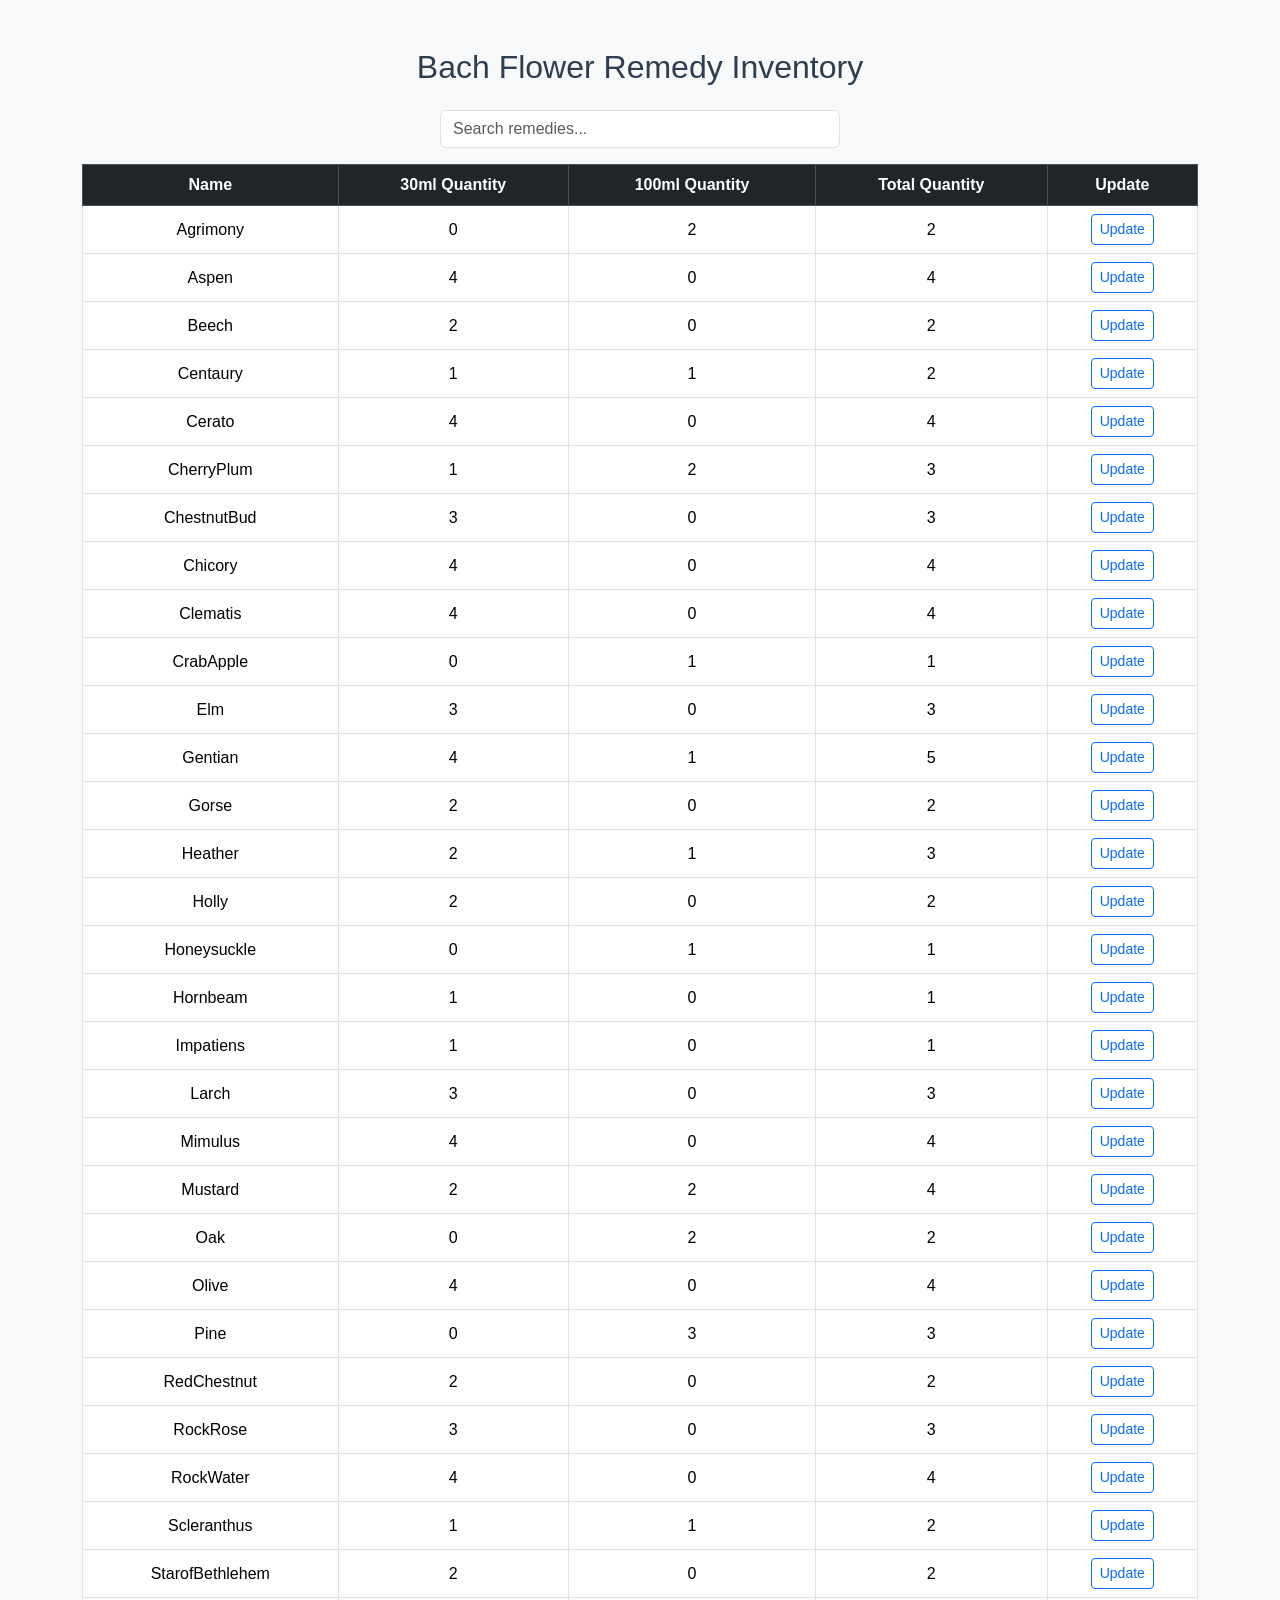
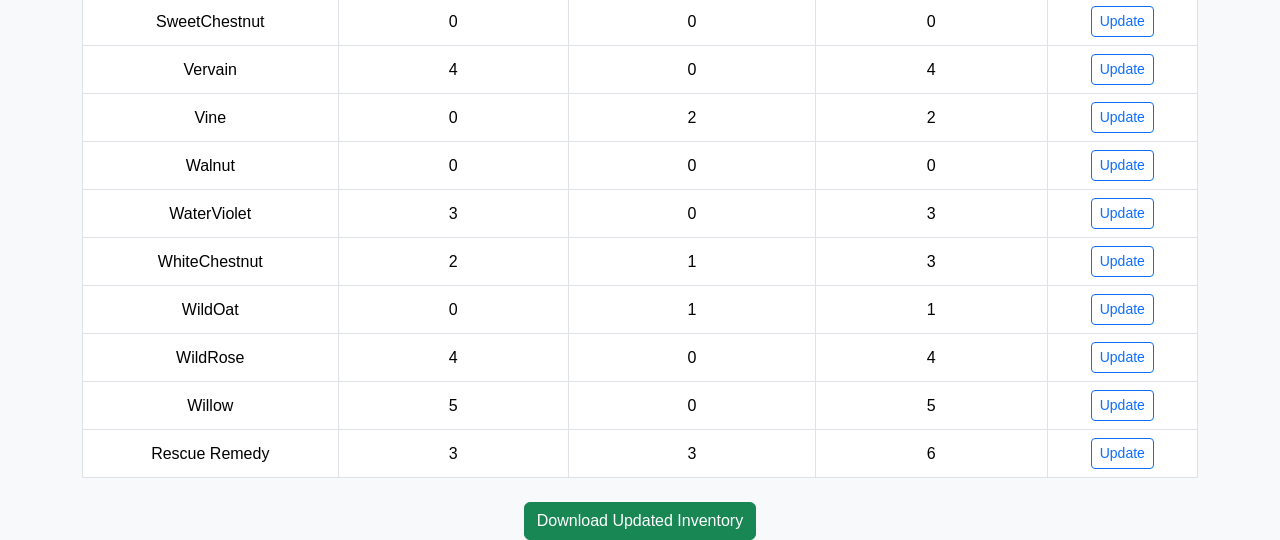
==== index.html @ 55bc067c "all" ====
<!DOCTYPE html>
<html lang="en">
<head>
  <meta charset="UTF-8">
  <meta name="viewport" content="width=device-width, initial-scale=1.0">
  <title>Bach Flower Remedy Inventory</title>
  <link href="https://cdn.jsdelivr.net/npm/bootstrap@5.3.0/dist/css/bootstrap.min.css" rel="stylesheet">
  <link rel="stylesheet" href="style.css">
</head>
<body>
  <div class="container mt-5">
    <h2 class="mb-4 text-center">Bach Flower Remedy Inventory</h2>
    <input type="text" id="searchInput" class="form-control mb-3" placeholder="Search remedies...">
    <table class="table table-bordered table-hover">
      <thead class="table-dark">
        <tr>
          <th>Name</th>
          <th>30ml Quantity</th>
          <th>100ml Quantity</th>
          <th>Total Quantity</th>
          <th>Update</th>
        </tr>
      </thead>
      <tbody id="remedyTable"></tbody>
    </table>
    <div class="text-center mt-4">
      <button class="btn btn-success" onclick="downloadUpdatedInventory()">Download Updated Inventory</button>
    </div>
  </div>

  <script src="script.js"></script>
</body>
</html>
---- style.css ----
body {
  background-color: #f8f9fa;
  font-family: 'Segoe UI', Tahoma, Geneva, Verdana, sans-serif;
}

h2 {
  color: #2c3e50;
}

.table th, .table td {
  vertical-align: middle;
  text-align: center;
}

#searchInput {
  max-width: 400px;
  margin: 0 auto;
}
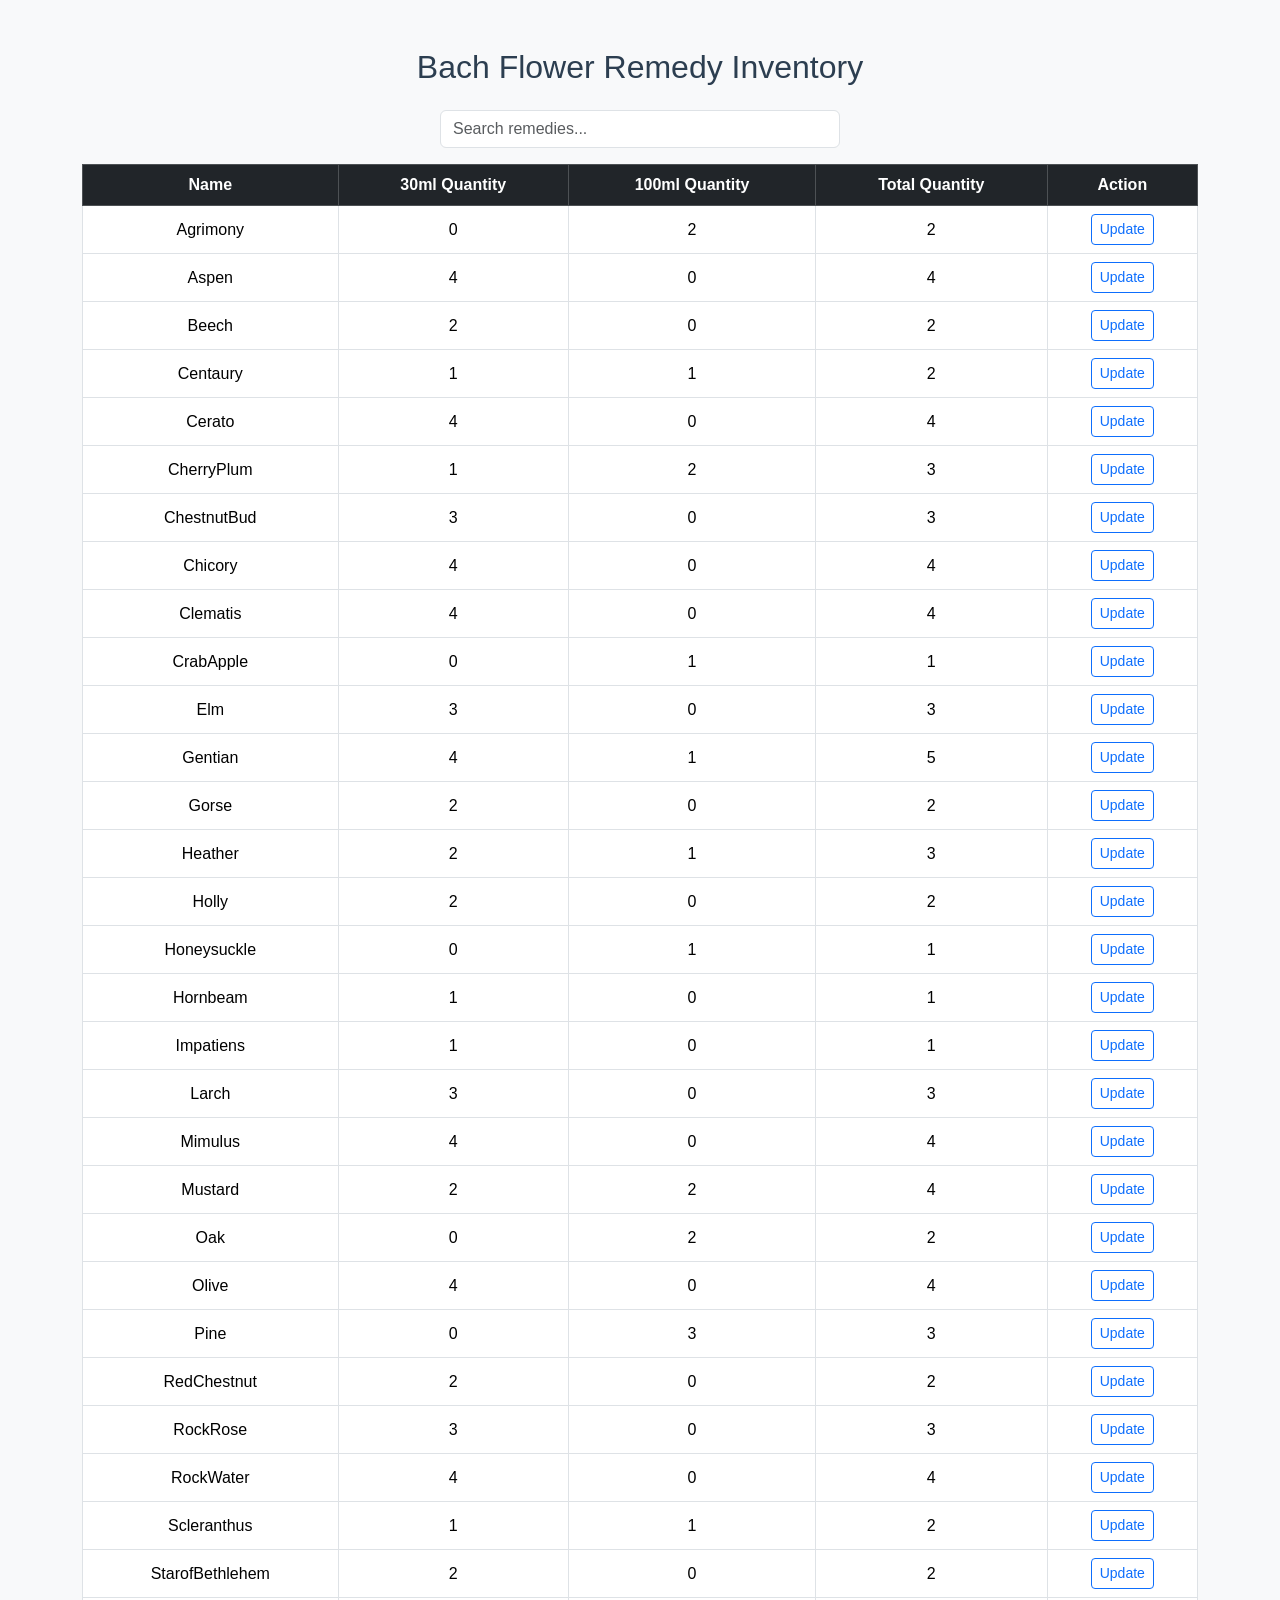
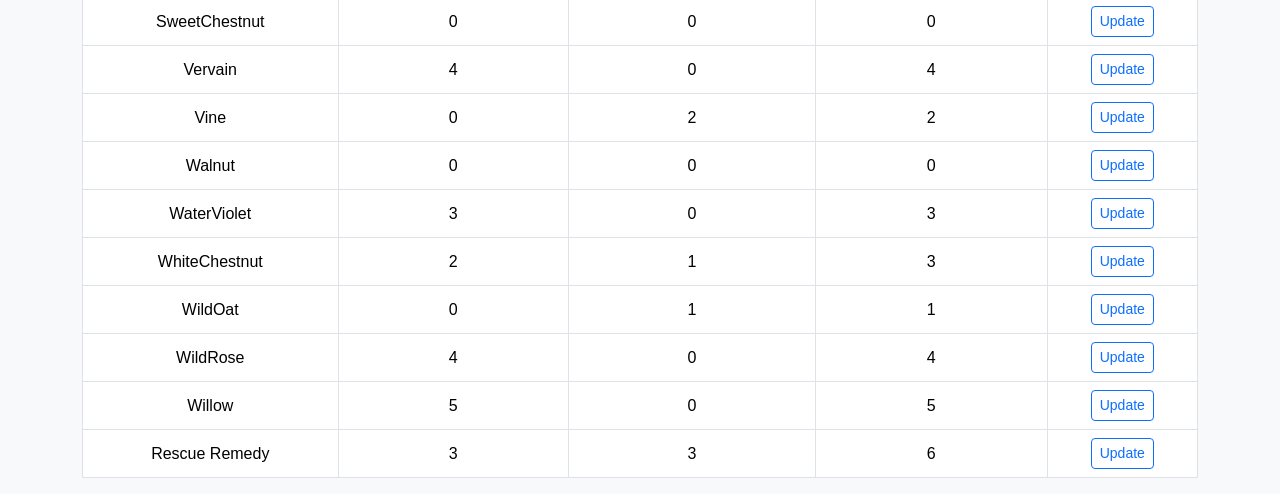
==== commit 72114108: "all again" ====
--- a/index.html
+++ b/index.html
@@ -1,16 +1,16 @@
 <!DOCTYPE html>
 <html lang="en">
 <head>
-  <meta charset="UTF-8">
-  <meta name="viewport" content="width=device-width, initial-scale=1.0">
+  <meta charset="UTF-8" />
+  <meta name="viewport" content="width=device-width, initial-scale=1.0"/>
   <title>Bach Flower Remedy Inventory</title>
-  <link href="https://cdn.jsdelivr.net/npm/bootstrap@5.3.0/dist/css/bootstrap.min.css" rel="stylesheet">
-  <link rel="stylesheet" href="style.css">
+  <link href="https://cdn.jsdelivr.net/npm/bootstrap@5.3.0/dist/css/bootstrap.min.css" rel="stylesheet"/>
+  <link rel="stylesheet" href="style.css" />
 </head>
 <body>
   <div class="container mt-5">
     <h2 class="mb-4 text-center">Bach Flower Remedy Inventory</h2>
-    <input type="text" id="searchInput" class="form-control mb-3" placeholder="Search remedies...">
+    <input type="text" id="searchInput" class="form-control mb-3" placeholder="Search remedies..." />
     <table class="table table-bordered table-hover">
       <thead class="table-dark">
         <tr>
@@ -18,17 +18,45 @@
           <th>30ml Quantity</th>
           <th>100ml Quantity</th>
           <th>Total Quantity</th>
-          <th>Update</th>
+          <th>Action</th>
         </tr>
       </thead>
       <tbody id="remedyTable"></tbody>
     </table>
-    <div class="text-center mt-4">
-      <button class="btn btn-success" onclick="downloadUpdatedInventory()">Download Updated Inventory</button>
+  </div>
+
+  <!-- Modal -->
+  <div class="modal fade" id="updateModal" tabindex="-1" aria-labelledby="updateModalLabel" aria-hidden="true">
+    <div class="modal-dialog">
+      <div class="modal-content">
+        <div class="modal-header">
+          <h5 class="modal-title" id="updateModalLabel">Update Remedy Quantity</h5>
+          <button type="button" class="btn-close" data-bs-dismiss="modal" aria-label="Close"></button>
+        </div>
+        <form id="updateForm">
+          <div class="modal-body">
+            <div class="mb-3">
+              <label for="remedyName" class="form-label">Remedy Name</label>
+              <input type="text" class="form-control" id="remedyName" readonly />
+            </div>
+            <div class="mb-3">
+              <label for="qty30ml" class="form-label">30ml Quantity</label>
+              <input type="number" class="form-control" id="qty30ml" min="0" />
+            </div>
+            <div class="mb-3">
+              <label for="qty100ml" class="form-label">100ml Quantity</label>
+              <input type="number" class="form-control" id="qty100ml" min="0" />
+            </div>
+          </div>
+          <div class="modal-footer">
+            <button type="submit" class="btn btn-primary">Save changes</button>
+          </div>
+        </form>
+      </div>
     </div>
   </div>
 
+  <script src="https://cdn.jsdelivr.net/npm/bootstrap@5.3.0/dist/js/bootstrap.bundle.min.js"></script>
   <script src="script.js"></script>
 </body>
 </html>
-
--- a/style.css
+++ b/style.css
@@ -16,4 +16,3 @@
   max-width: 400px;
   margin: 0 auto;
 }
-
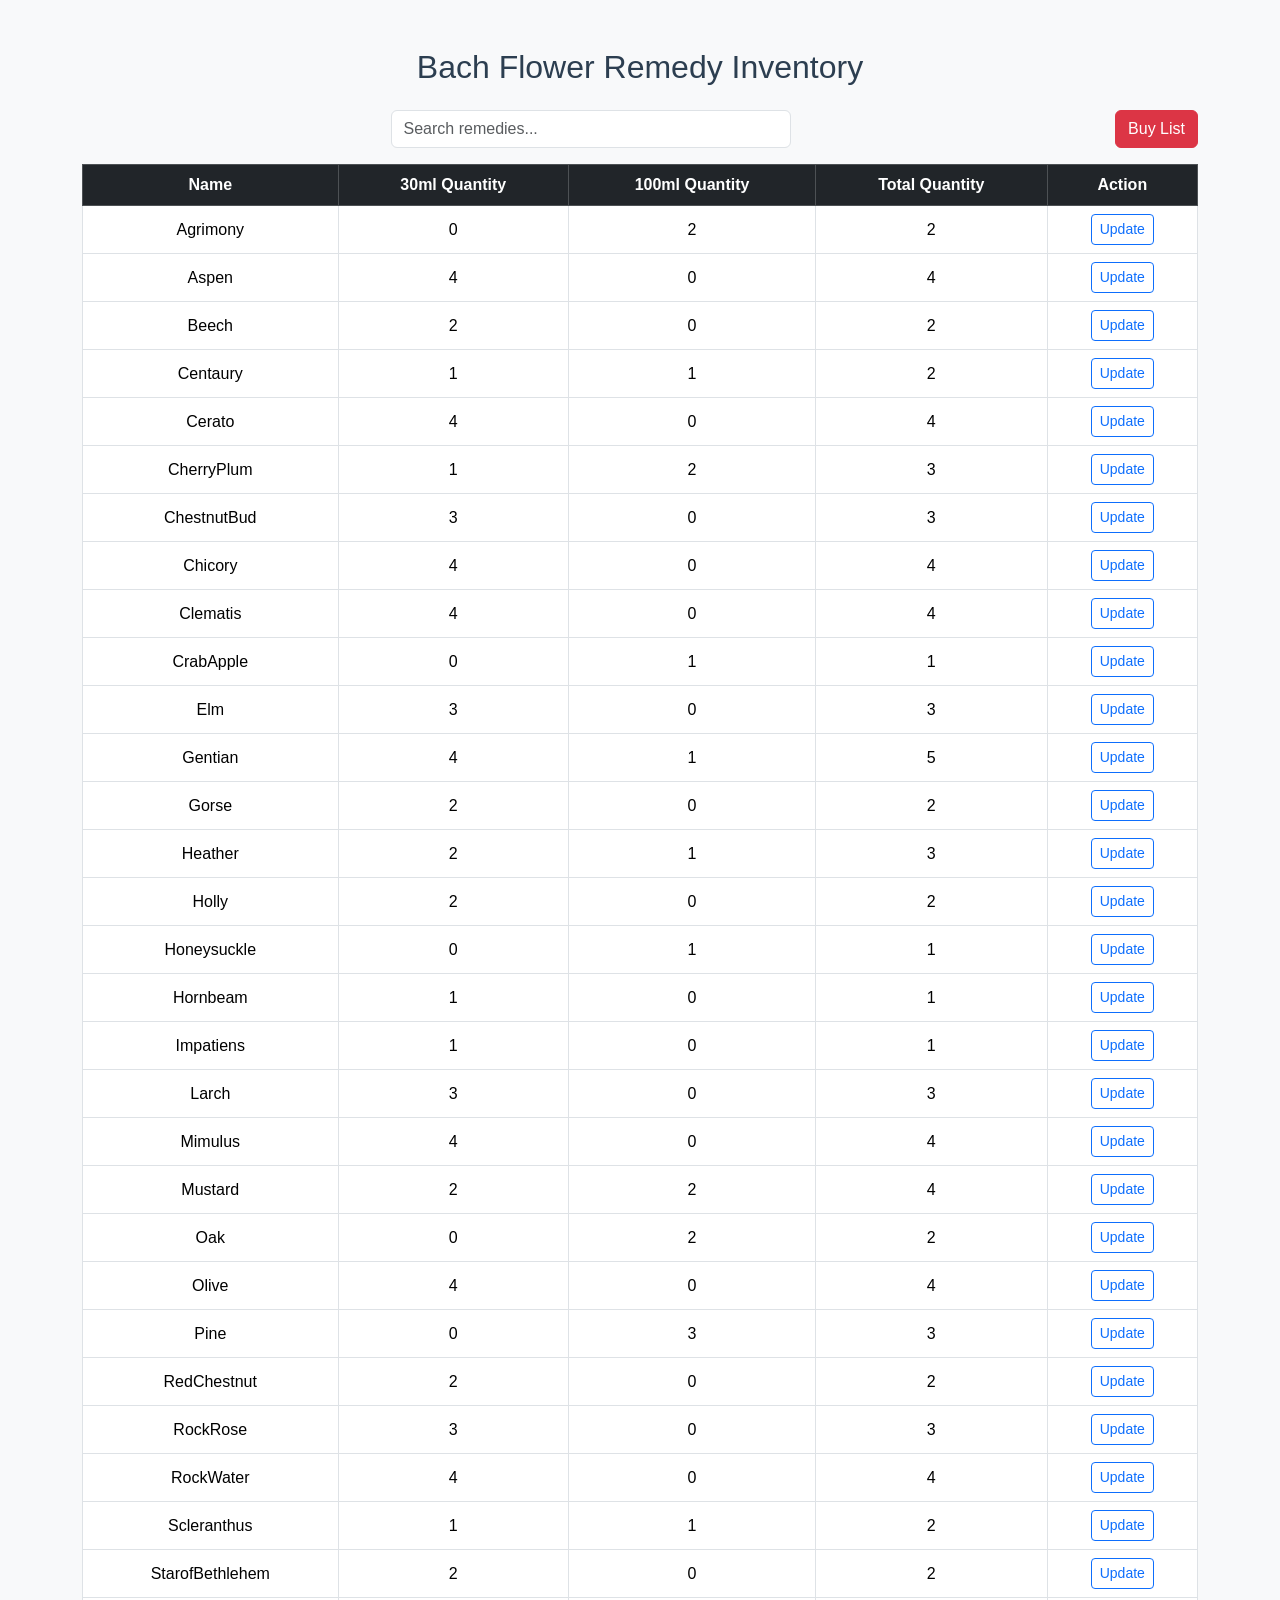
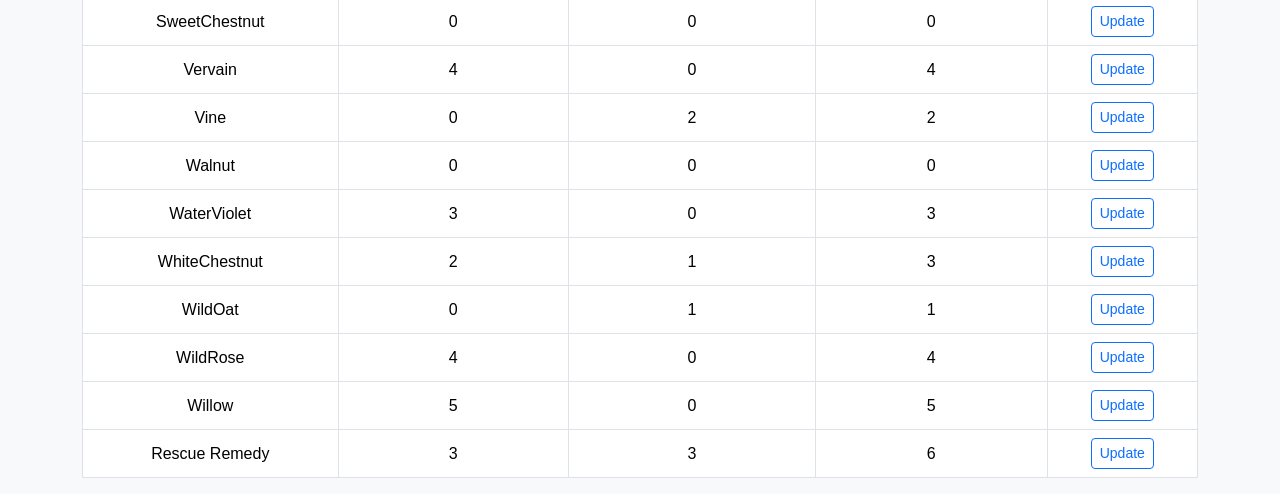
==== commit 843a7bf6: "allllll" ====
--- a/index.html
+++ b/index.html
@@ -10,7 +10,7 @@
 <body>
   <div class="container mt-5">
     <h2 class="mb-4 text-center">Bach Flower Remedy Inventory</h2>
-    <input type="text" id="searchInput" class="form-control mb-3" placeholder="Search remedies..." />
+    <div class="d-flex justify-content-between mb-3"><input type="text" id="searchInput" class="form-control w-75" placeholder="Search remedies..." /><button id="buyListBtn" class="btn btn-danger ms-3">Buy List</button></div>
     <table class="table table-bordered table-hover">
       <thead class="table-dark">
         <tr>
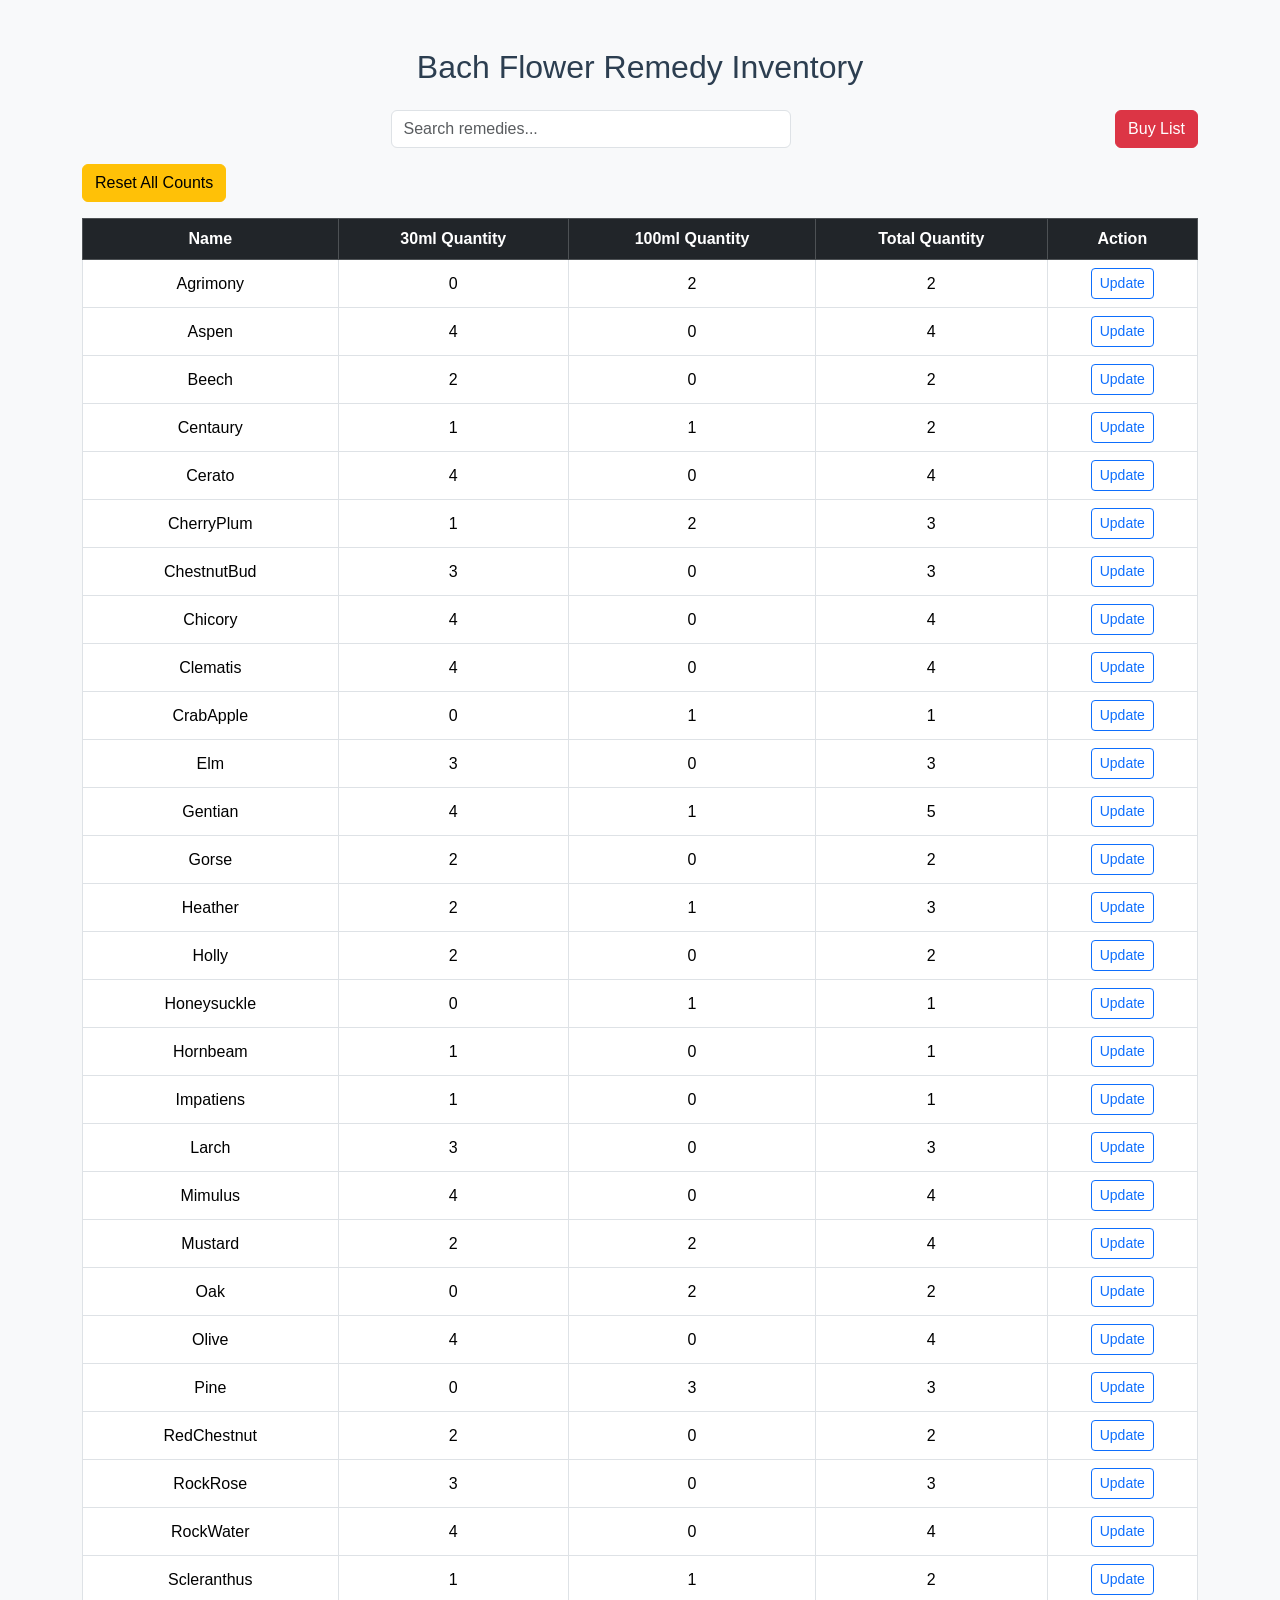
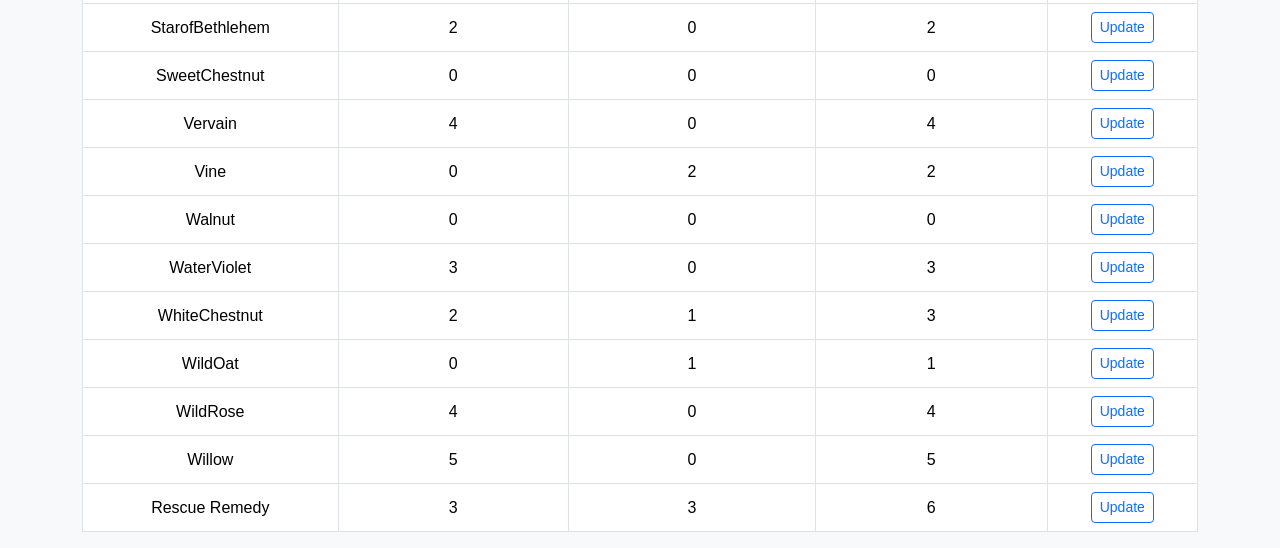
==== commit 8c9f8d66: "files upload" ====
--- a/index.html
+++ b/index.html
@@ -11,7 +11,11 @@
   <div class="container mt-5">
     <h2 class="mb-4 text-center">Bach Flower Remedy Inventory</h2>
     <div class="d-flex justify-content-between mb-3"><input type="text" id="searchInput" class="form-control w-75" placeholder="Search remedies..." /><button id="buyListBtn" class="btn btn-danger ms-3">Buy List</button></div>
-    <table class="table table-bordered table-hover">
+    
+  <div class="mb-3 d-flex gap-2">
+    <button id="resetCountsBtn" class="btn btn-warning">Reset All Counts</button>
+  </div>
+  <table class="table table-bordered table-hover">
       <thead class="table-dark">
         <tr>
           <th>Name</th>
@@ -57,6 +61,7 @@
   </div>
 
   <script src="https://cdn.jsdelivr.net/npm/bootstrap@5.3.0/dist/js/bootstrap.bundle.min.js"></script>
+  <script src="data.js"></script>
   <script src="script.js"></script>
 </body>
 </html>
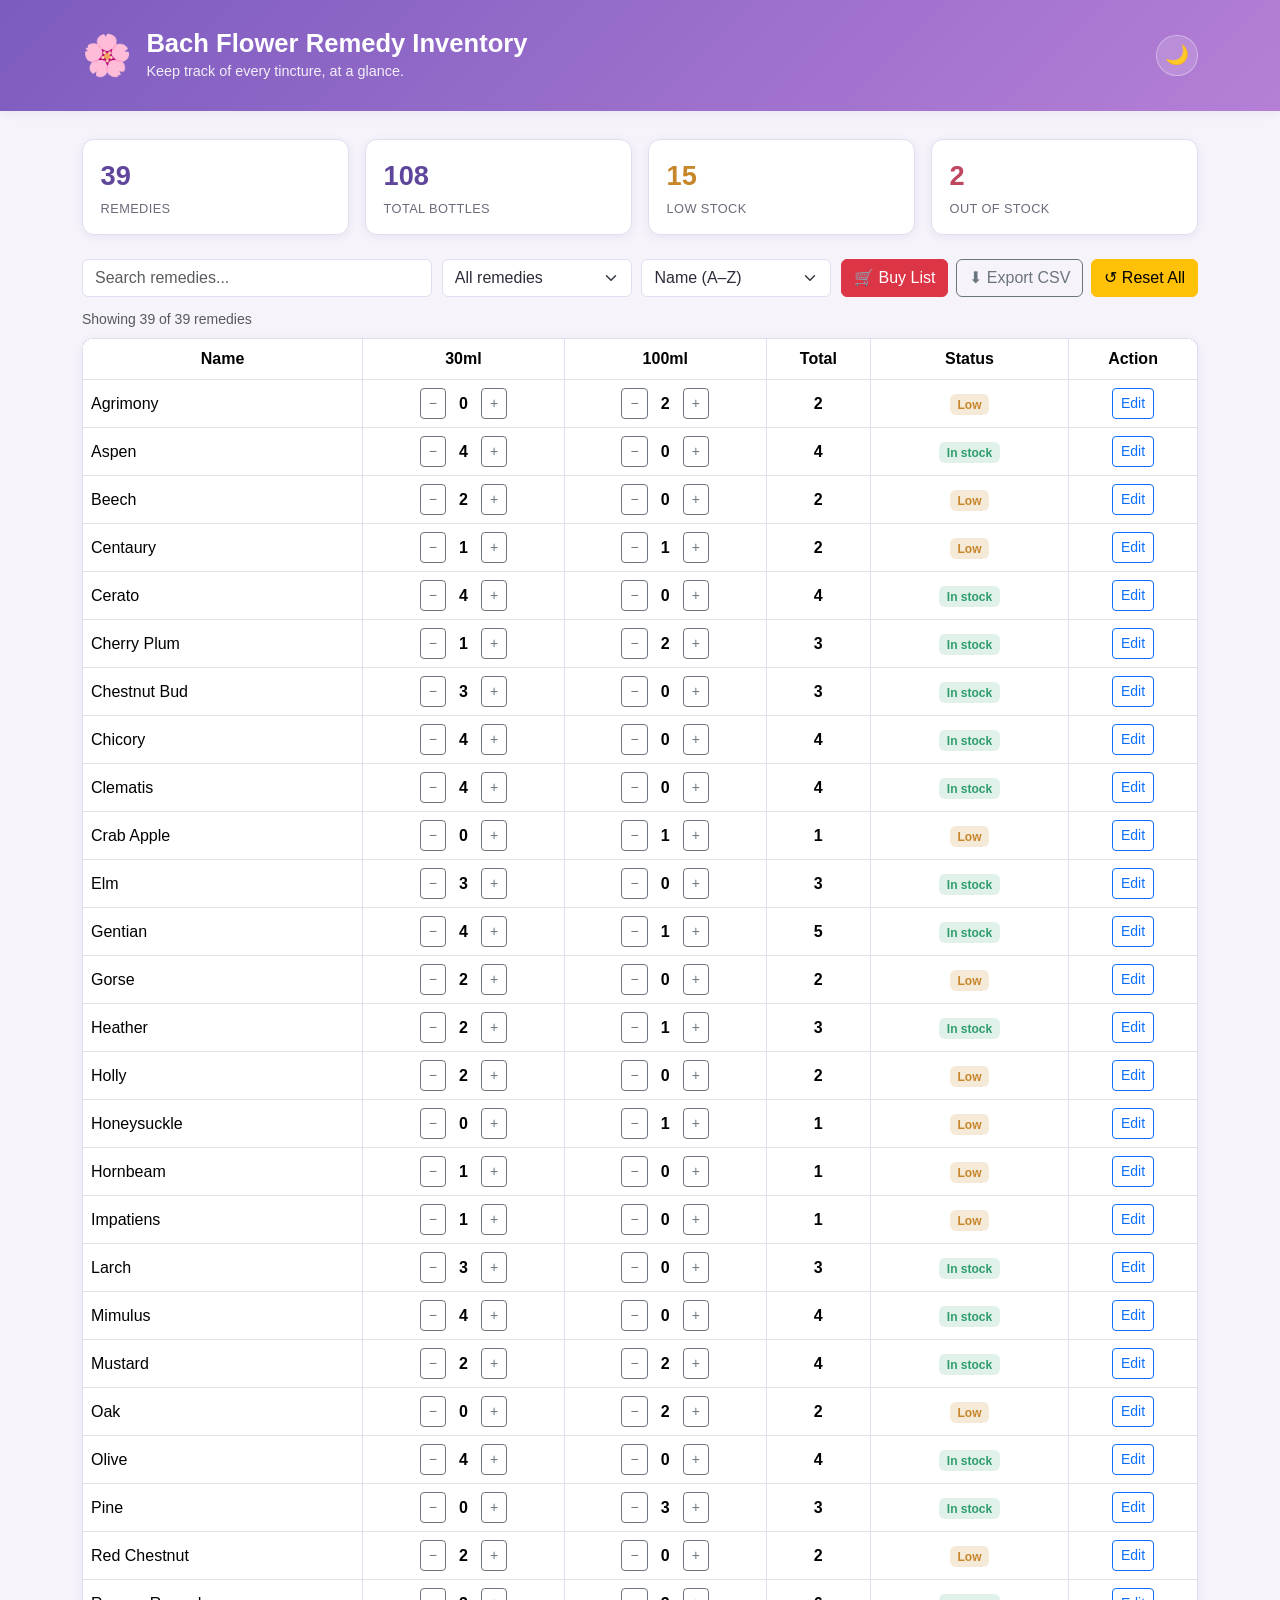
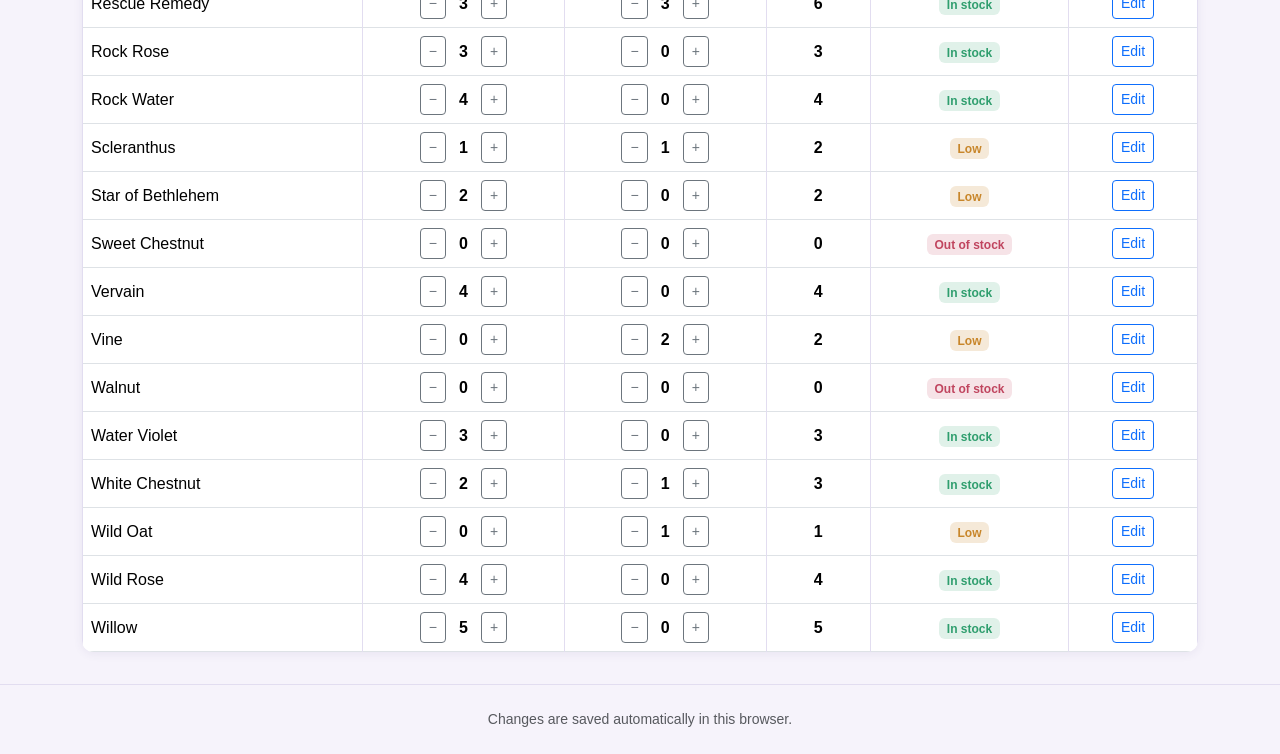
==== commit b0faabff: "Rebuild inventory app as an interactive, persistent web app Add localStorage persistence, inline qua" ====
--- a/index.html
+++ b/index.html
@@ -4,32 +4,98 @@
   <meta charset="UTF-8" />
   <meta name="viewport" content="width=device-width, initial-scale=1.0"/>
   <title>Bach Flower Remedy Inventory</title>
+  <meta name="description" content="Track stock levels for all 38 Bach flower remedies and Rescue Remedy, right in your browser." />
+  <link rel="icon" href="data:image/svg+xml,%3Csvg xmlns='http://www.w3.org/2000/svg' viewBox='0 0 100 100'%3E%3Ctext y='.9em' font-size='90'%3E%F0%9F%8C%B8%3C/text%3E%3C/svg%3E" />
   <link href="https://cdn.jsdelivr.net/npm/bootstrap@5.3.0/dist/css/bootstrap.min.css" rel="stylesheet"/>
   <link rel="stylesheet" href="style.css" />
 </head>
 <body>
-  <div class="container mt-5">
-    <h2 class="mb-4 text-center">Bach Flower Remedy Inventory</h2>
-    <div class="d-flex justify-content-between mb-3"><input type="text" id="searchInput" class="form-control w-75" placeholder="Search remedies..." /><button id="buyListBtn" class="btn btn-danger ms-3">Buy List</button></div>
-    
-  <div class="mb-3 d-flex gap-2">
-    <button id="resetCountsBtn" class="btn btn-warning">Reset All Counts</button>
-  </div>
-  <table class="table table-bordered table-hover">
-      <thead class="table-dark">
-        <tr>
-          <th>Name</th>
-          <th>30ml Quantity</th>
-          <th>100ml Quantity</th>
-          <th>Total Quantity</th>
-          <th>Action</th>
-        </tr>
-      </thead>
-      <tbody id="remedyTable"></tbody>
-    </table>
-  </div>
+  <header class="app-header">
+    <div class="container">
+      <div class="header-row">
+        <div class="brand">
+          <span class="brand-emoji" aria-hidden="true">🌸</span>
+          <div>
+            <h1>Bach Flower Remedy Inventory</h1>
+            <p class="tagline">Keep track of every tincture, at a glance.</p>
+          </div>
+        </div>
+        <button id="themeToggleBtn" class="btn btn-icon" type="button" aria-label="Toggle dark mode" title="Toggle dark mode">🌙</button>
+      </div>
+    </div>
+  </header>
 
-  <!-- Modal -->
+  <main class="container app-main">
+
+    <section class="stats-grid" id="statsGrid" aria-label="Inventory summary">
+      <div class="stat-card">
+        <span class="stat-value" id="statTotalRemedies">0</span>
+        <span class="stat-label">Remedies</span>
+      </div>
+      <div class="stat-card">
+        <span class="stat-value" id="statTotalBottles">0</span>
+        <span class="stat-label">Total bottles</span>
+      </div>
+      <div class="stat-card stat-warning">
+        <span class="stat-value" id="statLowStock">0</span>
+        <span class="stat-label">Low stock</span>
+      </div>
+      <div class="stat-card stat-danger">
+        <span class="stat-value" id="statOutStock">0</span>
+        <span class="stat-label">Out of stock</span>
+      </div>
+    </section>
+
+    <section class="toolbar">
+      <input type="text" id="searchInput" class="form-control toolbar-search" placeholder="Search remedies..." aria-label="Search remedies" />
+
+      <select id="filterSelect" class="form-select toolbar-select" aria-label="Filter by stock level">
+        <option value="all">All remedies</option>
+        <option value="low">Low stock (≤ 2)</option>
+        <option value="out">Out of stock</option>
+        <option value="in">In stock</option>
+      </select>
+
+      <select id="sortSelect" class="form-select toolbar-select" aria-label="Sort remedies">
+        <option value="name-asc">Name (A–Z)</option>
+        <option value="name-desc">Name (Z–A)</option>
+        <option value="total-asc">Total (low to high)</option>
+        <option value="total-desc">Total (high to low)</option>
+      </select>
+
+      <div class="toolbar-actions">
+        <button id="buyListBtn" class="btn btn-danger">🛒 Buy List</button>
+        <button id="exportCsvBtn" class="btn btn-outline-secondary">⬇ Export CSV</button>
+        <button id="resetCountsBtn" class="btn btn-warning">↺ Reset All</button>
+      </div>
+    </section>
+
+    <p class="text-muted small mb-2" id="resultsCount"></p>
+
+    <div class="table-responsive">
+      <table class="table table-bordered table-hover align-middle remedy-table">
+        <thead>
+          <tr>
+            <th>Name</th>
+            <th>30ml</th>
+            <th>100ml</th>
+            <th>Total</th>
+            <th>Status</th>
+            <th>Action</th>
+          </tr>
+        </thead>
+        <tbody id="remedyTable"></tbody>
+      </table>
+    </div>
+
+    <p id="emptyState" class="text-center text-muted py-5 d-none">No remedies match your search or filter.</p>
+  </main>
+
+  <footer class="app-footer text-center text-muted small py-4">
+    Changes are saved automatically in this browser.
+  </footer>
+
+  <!-- Update Modal -->
   <div class="modal fade" id="updateModal" tabindex="-1" aria-labelledby="updateModalLabel" aria-hidden="true">
     <div class="modal-dialog">
       <div class="modal-content">
@@ -60,6 +126,29 @@
     </div>
   </div>
 
+  <!-- Message / Confirm Modal -->
+  <div class="modal fade" id="messageDialog" tabindex="-1" aria-labelledby="messageDialogLabel" aria-hidden="true">
+    <div class="modal-dialog modal-dialog-centered">
+      <div class="modal-content">
+        <div class="modal-header">
+          <h5 class="modal-title" id="messageDialogLabel">Message</h5>
+          <button type="button" class="btn-close" data-bs-dismiss="modal" aria-label="Close"></button>
+        </div>
+        <div class="modal-body">
+          <p id="messageDialogBody" class="mb-3"></p>
+          <div id="messageDialogCopySection" class="d-none">
+            <label for="messageDialogText" class="form-label">Copy this list</label>
+            <textarea id="messageDialogText" class="form-control" rows="8" readonly></textarea>
+          </div>
+        </div>
+        <div class="modal-footer">
+          <button type="button" id="messageDialogCopyBtn" class="btn btn-outline-secondary d-none">Copy list</button>
+          <button type="button" class="btn btn-primary" data-bs-dismiss="modal">Close</button>
+        </div>
+      </div>
+    </div>
+  </div>
+
   <script src="https://cdn.jsdelivr.net/npm/bootstrap@5.3.0/dist/js/bootstrap.bundle.min.js"></script>
   <script src="data.js"></script>
   <script src="script.js"></script>
--- a/style.css
+++ b/style.css
@@ -1,18 +1,269 @@
+:root {
+  --bg: #f6f3fb;
+  --surface: #ffffff;
+  --surface-alt: #f1ecfa;
+  --text: #2c2c3a;
+  --text-muted: #6b6b7b;
+  --border: #e2ddf0;
+  --primary: #7c5cbf;
+  --primary-dark: #5f469c;
+  --danger: #c0455f;
+  --warning: #c8862a;
+  --success: #2f9e6e;
+  --header-grad-start: #7c5cbf;
+  --header-grad-end: #b57fd6;
+  --shadow: 0 2px 10px rgba(80, 60, 130, 0.08);
+}
+
+[data-theme="dark"] {
+  --bg: #171522;
+  --surface: #201d30;
+  --surface-alt: #262238;
+  --text: #ece9f7;
+  --text-muted: #a8a3bd;
+  --border: #33304a;
+  --primary: #a988e8;
+  --primary-dark: #8a68d4;
+  --danger: #e0708a;
+  --warning: #e0a851;
+  --success: #4fc98d;
+  --header-grad-start: #3a2f5e;
+  --header-grad-end: #5f4291;
+  --shadow: 0 2px 14px rgba(0, 0, 0, 0.35);
+}
+
+* {
+  box-sizing: border-box;
+}
+
 body {
-  background-color: #f8f9fa;
+  background-color: var(--bg);
+  color: var(--text);
   font-family: 'Segoe UI', Tahoma, Geneva, Verdana, sans-serif;
-}
-
-h2 {
-  color: #2c3e50;
-}
-
-.table th, .table td {
+  transition: background-color 0.2s ease, color 0.2s ease;
+}
+
+.app-header {
+  background: linear-gradient(135deg, var(--header-grad-start), var(--header-grad-end));
+  color: #fff;
+  padding: 1.75rem 0;
+  margin-bottom: 1.75rem;
+  box-shadow: var(--shadow);
+}
+
+.header-row {
+  display: flex;
+  align-items: center;
+  justify-content: space-between;
+  gap: 1rem;
+}
+
+.brand {
+  display: flex;
+  align-items: center;
+  gap: 0.9rem;
+}
+
+.brand-emoji {
+  font-size: 2.5rem;
+  line-height: 1;
+}
+
+.app-header h1 {
+  margin: 0;
+  font-size: 1.6rem;
+  font-weight: 700;
+}
+
+.tagline {
+  margin: 0.15rem 0 0;
+  font-size: 0.9rem;
+  opacity: 0.9;
+}
+
+.btn-icon {
+  background: rgba(255, 255, 255, 0.15);
+  border: 1px solid rgba(255, 255, 255, 0.35);
+  color: #fff;
+  border-radius: 50%;
+  width: 2.6rem;
+  height: 2.6rem;
+  font-size: 1.2rem;
+  display: flex;
+  align-items: center;
+  justify-content: center;
+  flex-shrink: 0;
+}
+
+.btn-icon:hover {
+  background: rgba(255, 255, 255, 0.28);
+}
+
+.app-main {
+  padding-bottom: 2rem;
+}
+
+.stats-grid {
+  display: grid;
+  grid-template-columns: repeat(4, 1fr);
+  gap: 1rem;
+  margin-bottom: 1.5rem;
+}
+
+.stat-card {
+  background: var(--surface);
+  border: 1px solid var(--border);
+  border-radius: 0.75rem;
+  padding: 1rem 1.1rem;
+  box-shadow: var(--shadow);
+  display: flex;
+  flex-direction: column;
+  gap: 0.15rem;
+}
+
+.stat-value {
+  font-size: 1.7rem;
+  font-weight: 700;
+  color: var(--primary-dark);
+}
+
+.stat-warning .stat-value {
+  color: var(--warning);
+}
+
+.stat-danger .stat-value {
+  color: var(--danger);
+}
+
+.stat-label {
+  font-size: 0.8rem;
+  color: var(--text-muted);
+  text-transform: uppercase;
+  letter-spacing: 0.03em;
+}
+
+.toolbar {
+  display: flex;
+  flex-wrap: wrap;
+  gap: 0.6rem;
+  align-items: center;
+  margin-bottom: 0.75rem;
+}
+
+.toolbar-search {
+  flex: 1 1 240px;
+  min-width: 180px;
+}
+
+.toolbar-select {
+  flex: 0 1 190px;
+}
+
+.toolbar-actions {
+  display: flex;
+  gap: 0.5rem;
+  flex-wrap: wrap;
+  margin-left: auto;
+}
+
+.form-control,
+.form-select {
+  background-color: var(--surface);
+  color: var(--text);
+  border-color: var(--border);
+}
+
+.form-control:focus,
+.form-select:focus {
+  border-color: var(--primary);
+  box-shadow: 0 0 0 0.2rem rgba(124, 92, 191, 0.2);
+}
+
+.table-responsive {
+  background: var(--surface);
+  border-radius: 0.75rem;
+  box-shadow: var(--shadow);
+  overflow: hidden;
+}
+
+.remedy-table {
+  margin-bottom: 0;
+  color: var(--text);
+}
+
+.remedy-table thead {
+  background-color: var(--primary-dark);
+  color: #fff;
+}
+
+.remedy-table th,
+.remedy-table td {
   vertical-align: middle;
   text-align: center;
-}
-
-#searchInput {
-  max-width: 400px;
-  margin: 0 auto;
-}
+  border-color: var(--border);
+}
+
+.remedy-table tbody tr {
+  background-color: var(--surface);
+  color: var(--text);
+}
+
+.remedy-table tbody tr:hover {
+  background-color: var(--surface-alt);
+}
+
+.qty-stepper {
+  display: inline-flex;
+  align-items: center;
+  gap: 0.4rem;
+}
+
+.qty-value {
+  min-width: 1.4rem;
+  display: inline-block;
+  font-weight: 600;
+}
+
+.status-badge {
+  font-size: 0.75rem;
+  font-weight: 600;
+  padding: 0.35em 0.65em;
+}
+
+.status-in {
+  background-color: rgba(47, 158, 110, 0.15);
+  color: var(--success);
+}
+
+.status-low {
+  background-color: rgba(200, 134, 42, 0.18);
+  color: var(--warning);
+}
+
+.status-out {
+  background-color: rgba(192, 69, 95, 0.15);
+  color: var(--danger);
+}
+
+.app-footer {
+  border-top: 1px solid var(--border);
+}
+
+@media (max-width: 768px) {
+  .stats-grid {
+    grid-template-columns: repeat(2, 1fr);
+  }
+
+  .toolbar-actions {
+    margin-left: 0;
+    width: 100%;
+  }
+
+  .toolbar-actions .btn {
+    flex: 1 1 auto;
+  }
+
+  .header-row {
+    flex-wrap: wrap;
+  }
+}
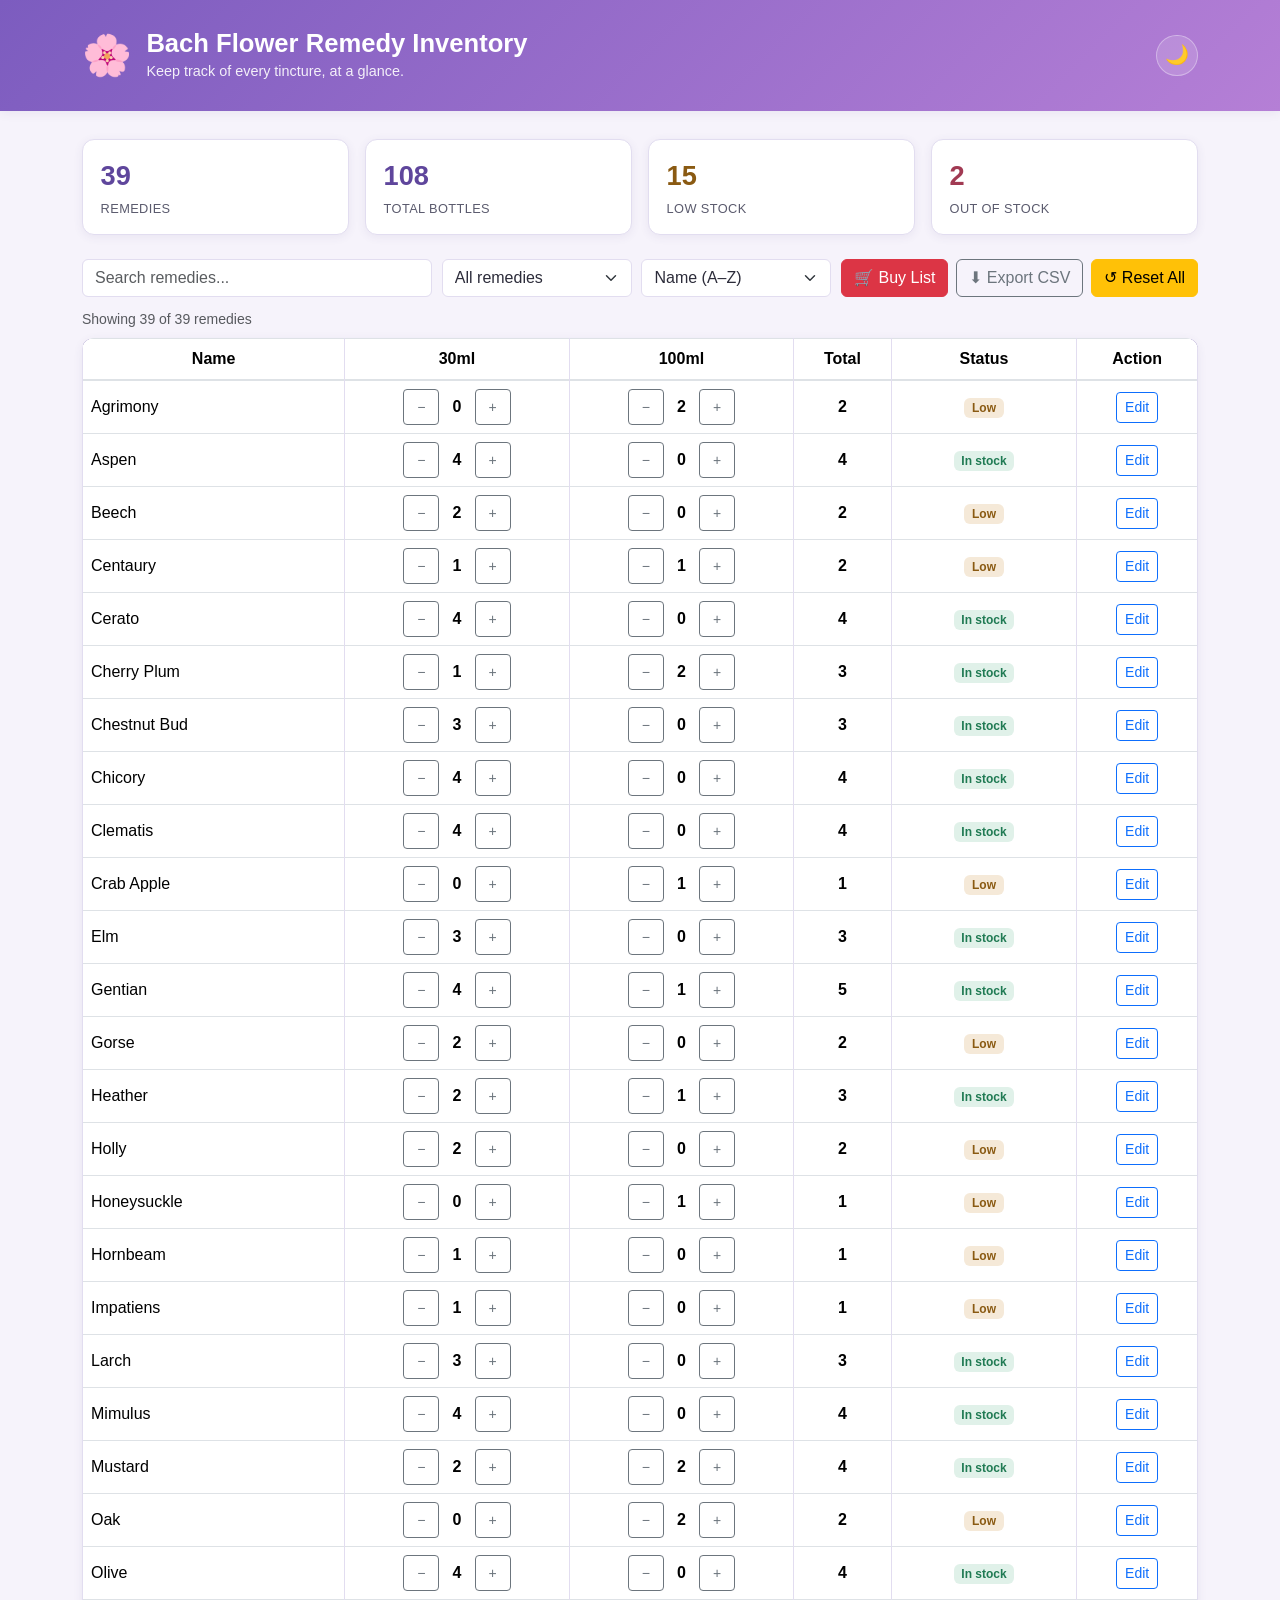
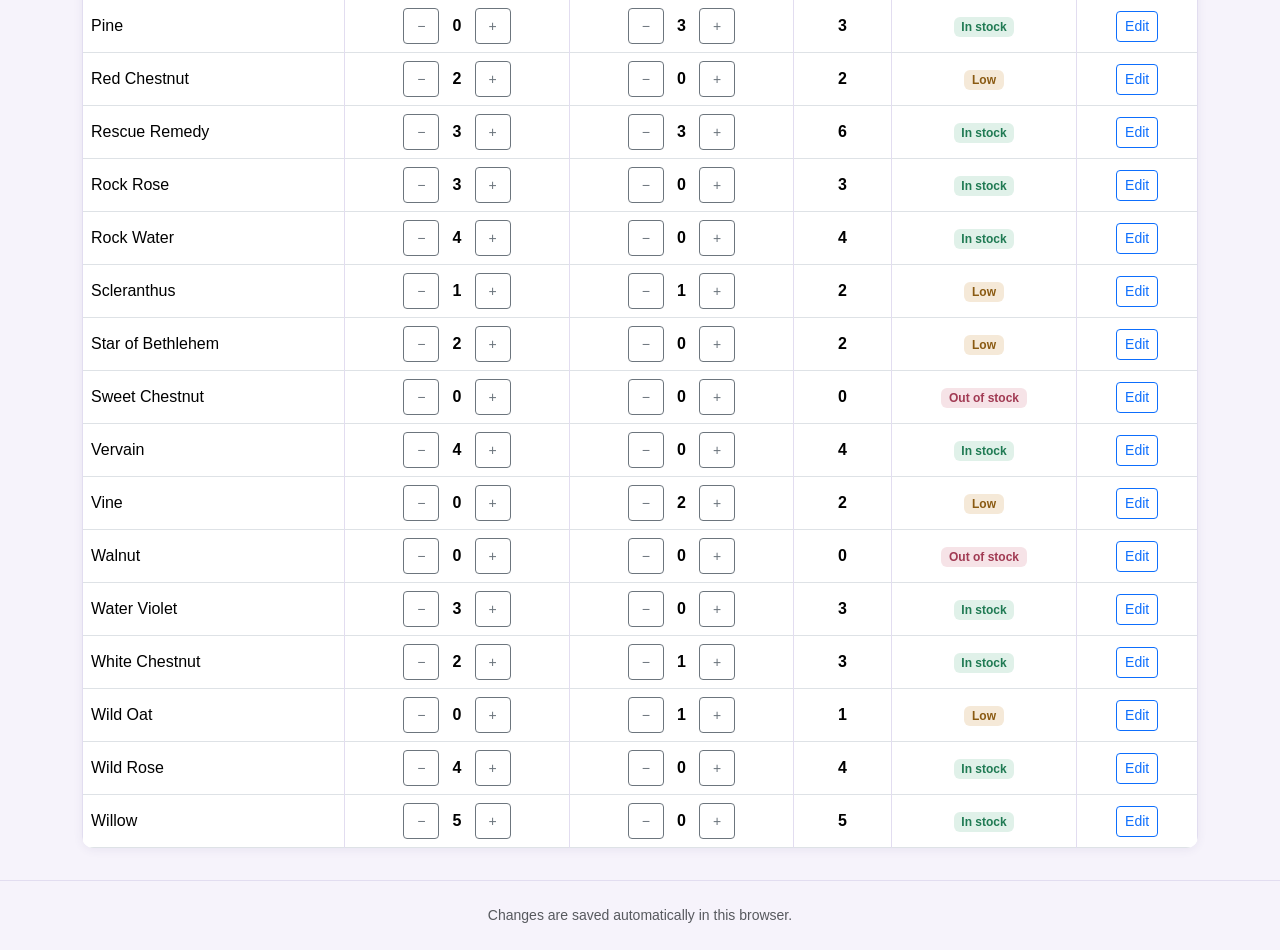
==== commit a16fe30d: "Improve accessibility and focus handling Adds multiple accessibility and UX improvements: skip link," ====
--- a/index.html
+++ b/index.html
@@ -10,6 +10,10 @@
   <link rel="stylesheet" href="style.css" />
 </head>
 <body>
+  <a href="#mainContent" class="skip-link">Skip to main content</a>
+
+  <div id="a11yStatus" class="visually-hidden" role="status" aria-live="polite" aria-atomic="true"></div>
+
   <header class="app-header">
     <div class="container">
       <div class="header-row">
@@ -20,13 +24,16 @@
             <p class="tagline">Keep track of every tincture, at a glance.</p>
           </div>
         </div>
-        <button id="themeToggleBtn" class="btn btn-icon" type="button" aria-label="Toggle dark mode" title="Toggle dark mode">🌙</button>
+        <button id="themeToggleBtn" class="btn btn-icon" type="button" aria-label="Switch to dark mode" aria-pressed="false" title="Toggle dark mode">
+          <span aria-hidden="true">🌙</span>
+        </button>
       </div>
     </div>
   </header>
 
-  <main class="container app-main">
+  <main class="container app-main" id="mainContent">
 
+    <h2 class="visually-hidden">Inventory summary</h2>
     <section class="stats-grid" id="statsGrid" aria-label="Inventory summary">
       <div class="stat-card">
         <span class="stat-value" id="statTotalRemedies">0</span>
@@ -46,17 +53,21 @@
       </div>
     </section>
 
+    <h2 class="visually-hidden">Search, filter and sort</h2>
     <section class="toolbar">
-      <input type="text" id="searchInput" class="form-control toolbar-search" placeholder="Search remedies..." aria-label="Search remedies" />
+      <label for="searchInput" class="visually-hidden">Search remedies by name</label>
+      <input type="text" id="searchInput" class="form-control toolbar-search" placeholder="Search remedies..." />
 
-      <select id="filterSelect" class="form-select toolbar-select" aria-label="Filter by stock level">
+      <label for="filterSelect" class="visually-hidden">Filter by stock level</label>
+      <select id="filterSelect" class="form-select toolbar-select">
         <option value="all">All remedies</option>
         <option value="low">Low stock (≤ 2)</option>
         <option value="out">Out of stock</option>
         <option value="in">In stock</option>
       </select>
 
-      <select id="sortSelect" class="form-select toolbar-select" aria-label="Sort remedies">
+      <label for="sortSelect" class="visually-hidden">Sort remedies</label>
+      <select id="sortSelect" class="form-select toolbar-select">
         <option value="name-asc">Name (A–Z)</option>
         <option value="name-desc">Name (Z–A)</option>
         <option value="total-asc">Total (low to high)</option>
@@ -64,31 +75,33 @@
       </select>
 
       <div class="toolbar-actions">
-        <button id="buyListBtn" class="btn btn-danger">🛒 Buy List</button>
-        <button id="exportCsvBtn" class="btn btn-outline-secondary">⬇ Export CSV</button>
-        <button id="resetCountsBtn" class="btn btn-warning">↺ Reset All</button>
+        <button id="buyListBtn" class="btn btn-danger" type="button"><span aria-hidden="true">🛒</span> Buy List</button>
+        <button id="exportCsvBtn" class="btn btn-outline-secondary" type="button"><span aria-hidden="true">⬇</span> Export CSV</button>
+        <button id="resetCountsBtn" class="btn btn-warning" type="button"><span aria-hidden="true">↺</span> Reset All</button>
       </div>
     </section>
 
-    <p class="text-muted small mb-2" id="resultsCount"></p>
+    <p class="text-muted small mb-2" id="resultsCount" role="status" aria-live="polite"></p>
 
+    <h2 class="visually-hidden">Remedy list</h2>
     <div class="table-responsive">
       <table class="table table-bordered table-hover align-middle remedy-table">
+        <caption class="visually-hidden">Stock levels for each remedy, with controls to adjust 30ml and 100ml bottle counts</caption>
         <thead>
           <tr>
-            <th>Name</th>
-            <th>30ml</th>
-            <th>100ml</th>
-            <th>Total</th>
-            <th>Status</th>
-            <th>Action</th>
+            <th scope="col">Name</th>
+            <th scope="col">30ml</th>
+            <th scope="col">100ml</th>
+            <th scope="col">Total</th>
+            <th scope="col">Status</th>
+            <th scope="col">Action</th>
           </tr>
         </thead>
         <tbody id="remedyTable"></tbody>
       </table>
     </div>
 
-    <p id="emptyState" class="text-center text-muted py-5 d-none">No remedies match your search or filter.</p>
+    <p id="emptyState" class="text-center text-muted py-5 d-none" role="status" aria-live="polite">No remedies match your search or filter.</p>
   </main>
 
   <footer class="app-footer text-center text-muted small py-4">
--- a/style.css
+++ b/style.css
@@ -3,16 +3,17 @@
   --surface: #ffffff;
   --surface-alt: #f1ecfa;
   --text: #2c2c3a;
-  --text-muted: #6b6b7b;
+  --text-muted: #5b5b6e;
   --border: #e2ddf0;
   --primary: #7c5cbf;
   --primary-dark: #5f469c;
-  --danger: #c0455f;
-  --warning: #c8862a;
-  --success: #2f9e6e;
+  --danger: #a13a53;
+  --warning: #8a5a12;
+  --success: #1f7a53;
   --header-grad-start: #7c5cbf;
   --header-grad-end: #b57fd6;
   --shadow: 0 2px 10px rgba(80, 60, 130, 0.08);
+  --focus-ring: #2c2c3a;
 }
 
 [data-theme="dark"] {
@@ -20,7 +21,7 @@
   --surface: #201d30;
   --surface-alt: #262238;
   --text: #ece9f7;
-  --text-muted: #a8a3bd;
+  --text-muted: #b7b2ca;
   --border: #33304a;
   --primary: #a988e8;
   --primary-dark: #8a68d4;
@@ -30,10 +31,59 @@
   --header-grad-start: #3a2f5e;
   --header-grad-end: #5f4291;
   --shadow: 0 2px 14px rgba(0, 0, 0, 0.35);
+  --focus-ring: #ffffff;
+}
+
+@media (prefers-reduced-motion: reduce) {
+  * {
+    transition-duration: 0.01ms !important;
+    animation-duration: 0.01ms !important;
+  }
 }
 
 * {
   box-sizing: border-box;
+}
+
+.visually-hidden {
+  position: absolute !important;
+  width: 1px;
+  height: 1px;
+  padding: 0;
+  margin: -1px;
+  overflow: hidden;
+  clip: rect(0, 0, 0, 0);
+  white-space: nowrap;
+  border: 0;
+}
+
+.skip-link {
+  position: absolute;
+  top: -3rem;
+  left: 0.5rem;
+  z-index: 1050;
+  background: var(--primary-dark);
+  color: #fff;
+  padding: 0.6rem 1rem;
+  border-radius: 0 0 0.5rem 0.5rem;
+  text-decoration: none;
+  font-weight: 600;
+  transition: top 0.15s ease;
+}
+
+.skip-link:focus {
+  top: 0;
+  color: #fff;
+}
+
+a:focus-visible,
+button:focus-visible,
+input:focus-visible,
+select:focus-visible,
+textarea:focus-visible,
+[tabindex]:focus-visible {
+  outline: 3px solid var(--focus-ring);
+  outline-offset: 2px;
 }
 
 body {
@@ -218,6 +268,11 @@
   gap: 0.4rem;
 }
 
+.qty-stepper .btn {
+  min-width: 2.25rem;
+  min-height: 2.25rem;
+}
+
 .qty-value {
   min-width: 1.4rem;
   display: inline-block;
@@ -249,6 +304,25 @@
   border-top: 1px solid var(--border);
 }
 
+.modal-content {
+  background-color: var(--surface);
+  color: var(--text);
+  border-color: var(--border);
+}
+
+.modal-header,
+.modal-footer {
+  border-color: var(--border);
+}
+
+.modal-title {
+  color: var(--text);
+}
+
+[data-theme="dark"] .btn-close {
+  filter: invert(1) grayscale(100%) brightness(200%);
+}
+
 @media (max-width: 768px) {
   .stats-grid {
     grid-template-columns: repeat(2, 1fr);
